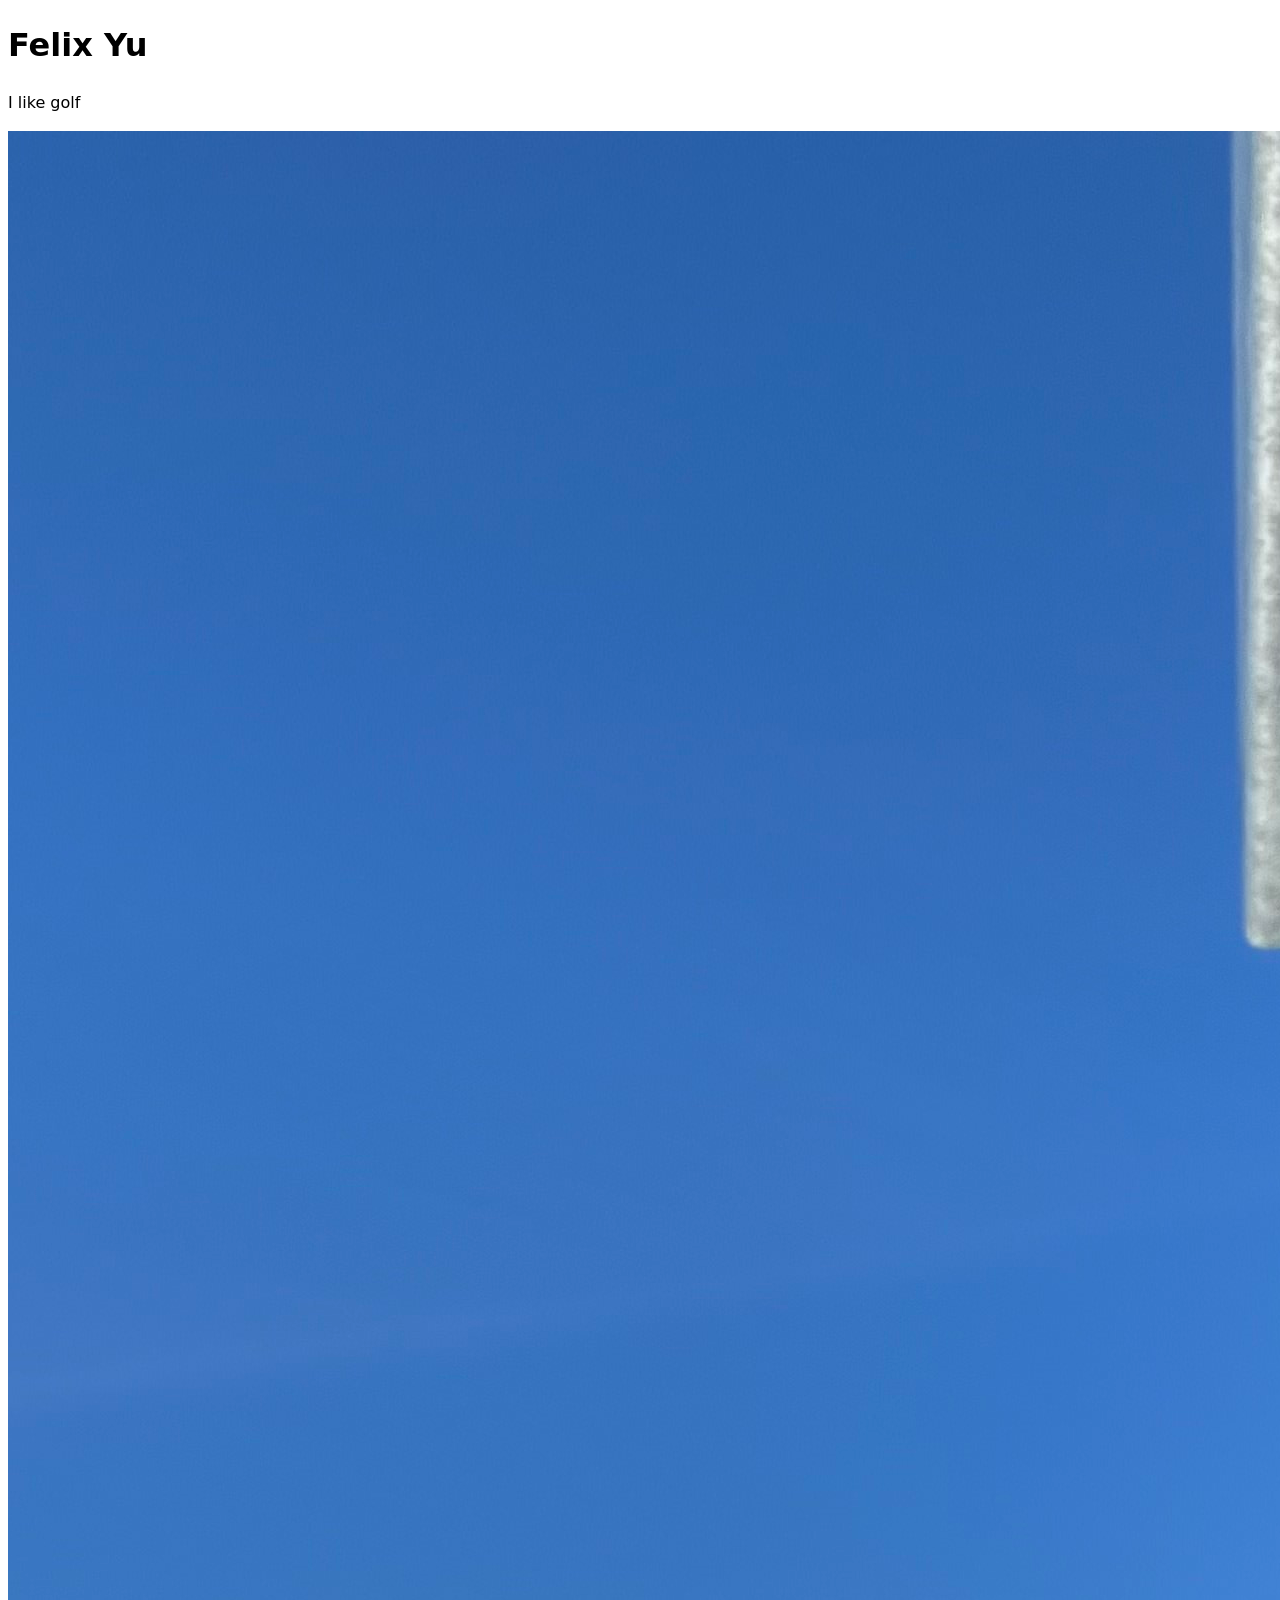
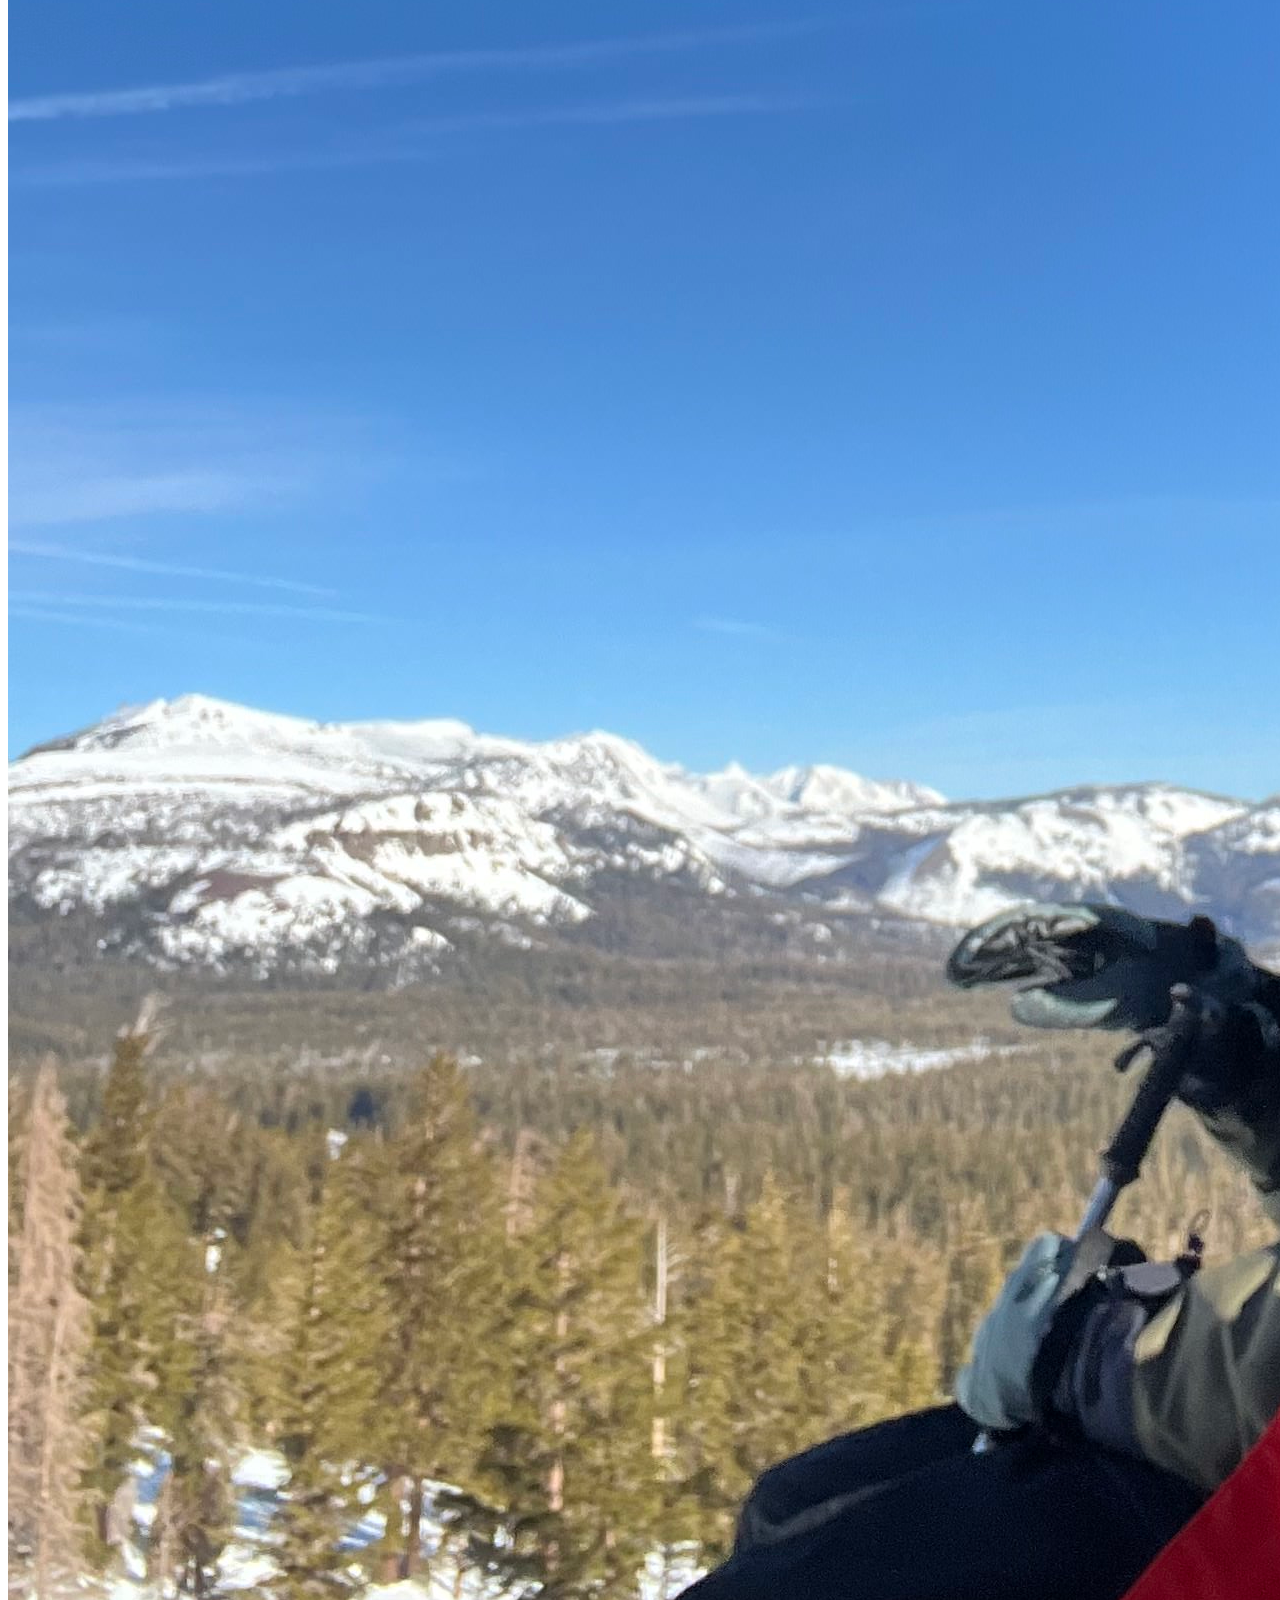
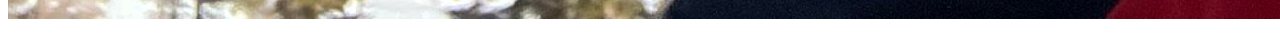
==== index.html @ 37f26dcc "Refactor index.html structure and assets Updated image source path and added stylesheet link." ====
<!DOCTYPE html>
<html lang="en">
<head>
    <meta charset="UTF-8">
    <meta name="viewport" content="width=device-width, initial-scale=1.0">
    <title>Felix Yu: Personal site and portfolio</title>
    <link rel="stylesheet" href="styles.css">
</head>
<body>
    <h1>Felix Yu</h1>
    <p>I like golf</p>
    <img src="images/IMG_1503.jpg" alt="A photo of Felix Yu">
</body>
</html>
---- styles.css ----
body {
  /* Set line height to 1.5 times the font size
	   and use the OS’s UI font as the website font
	 */
  font: 100%/1.5 system-ui;
}
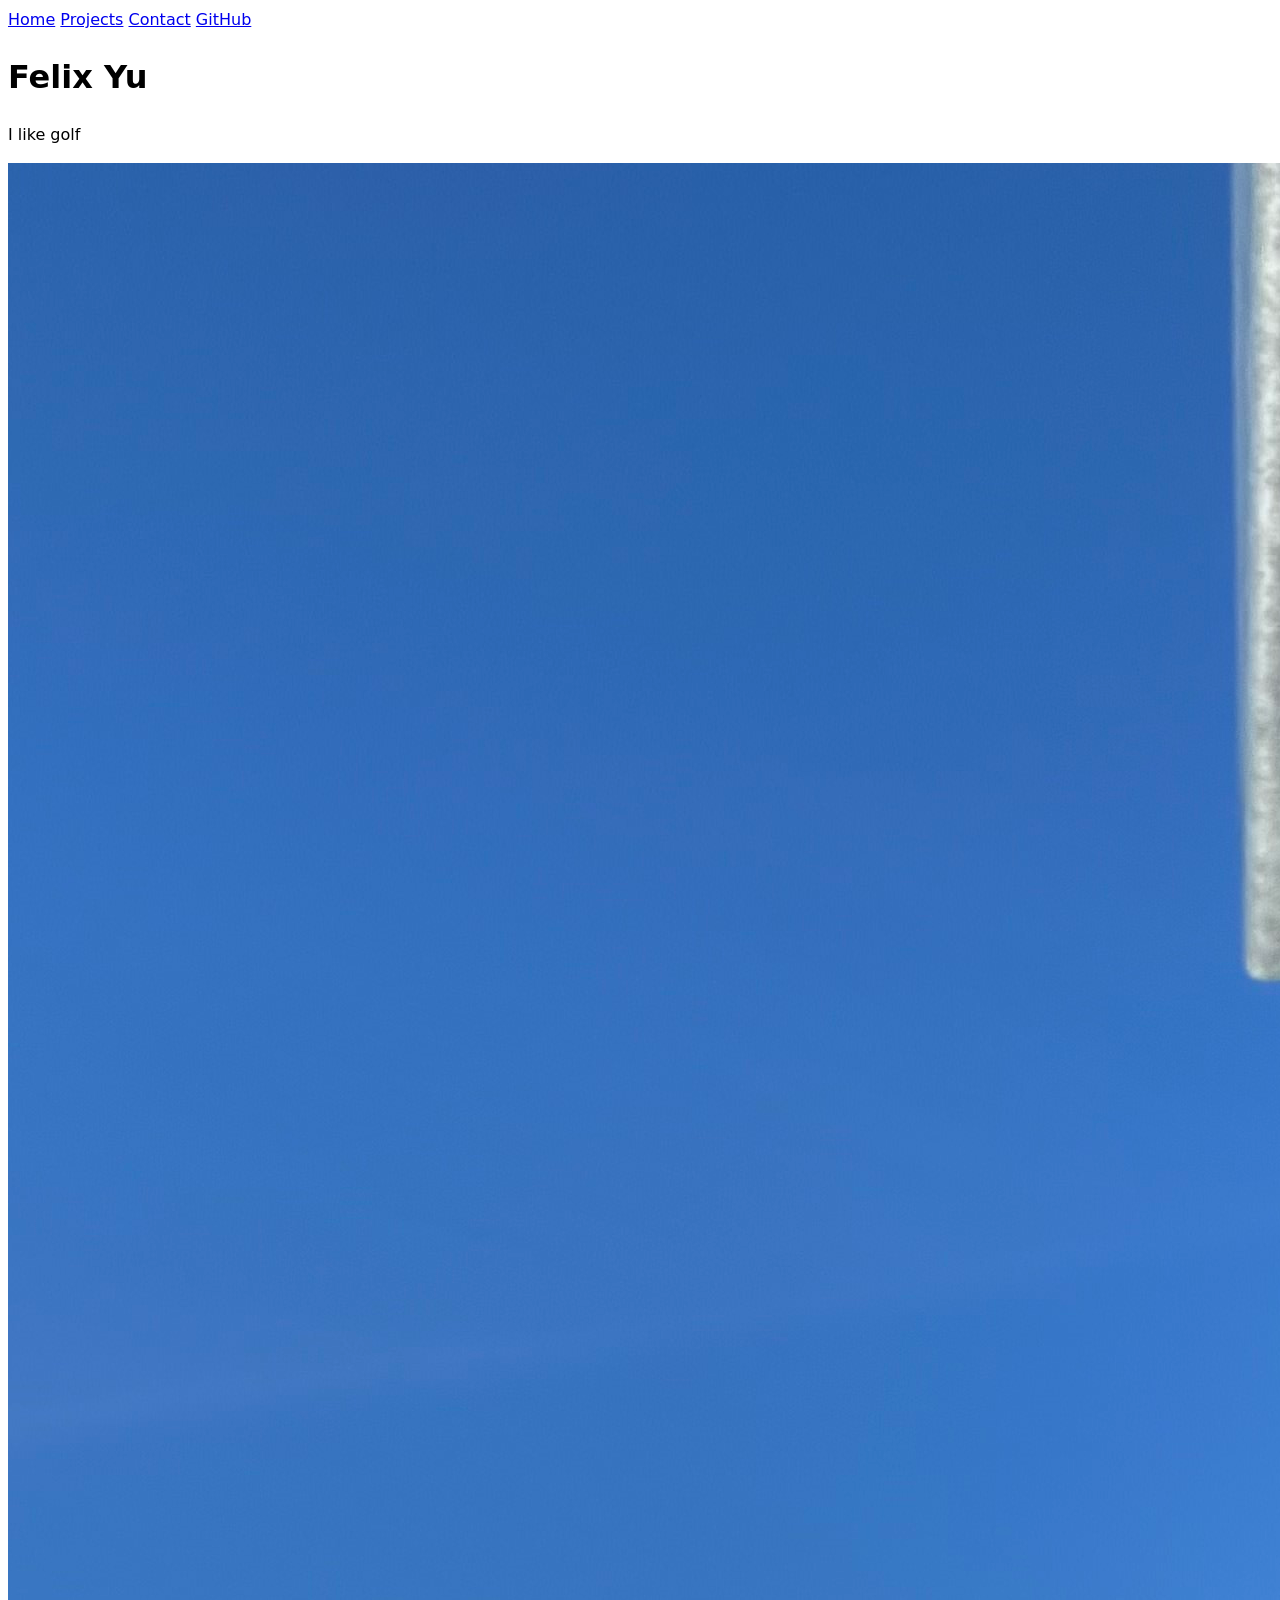
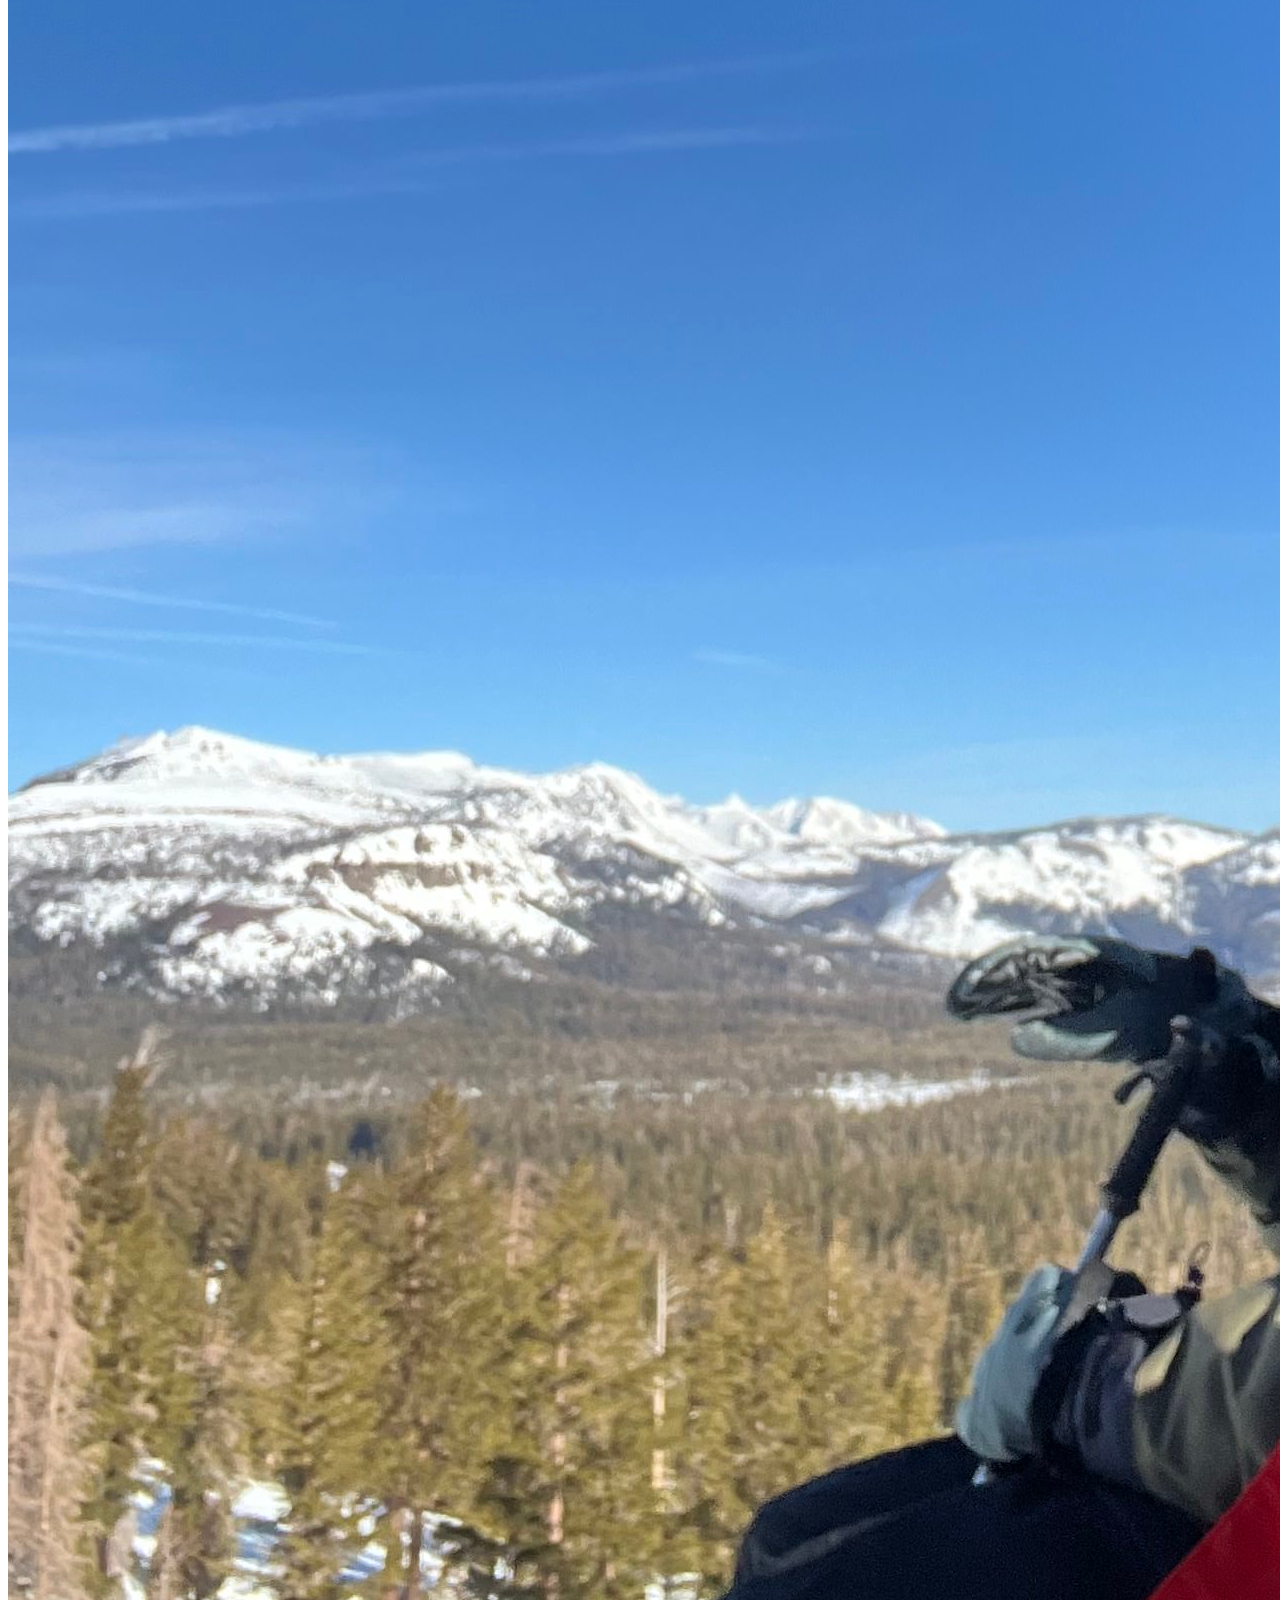
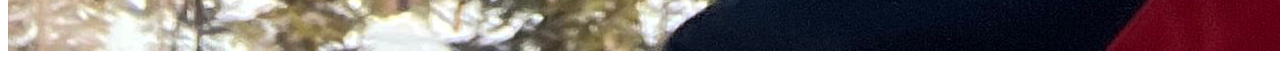
==== commit b902cf10: "Update index.html" ====
--- a/index.html
+++ b/index.html
@@ -7,6 +7,12 @@
     <link rel="stylesheet" href="styles.css">
 </head>
 <body>
+    <nav>
+        <a href="index.html">Home</a>
+        <a href="projects/index.html">Projects</a>
+        <a href="contact/index.html">Contact</a>
+        <a href="https://github.com/FelixYu120" target="_blank">GitHub</a>
+    </nav>
     <h1>Felix Yu</h1>
     <p>I like golf</p>
     <img src="images/IMG_1503.jpg" alt="A photo of Felix Yu">
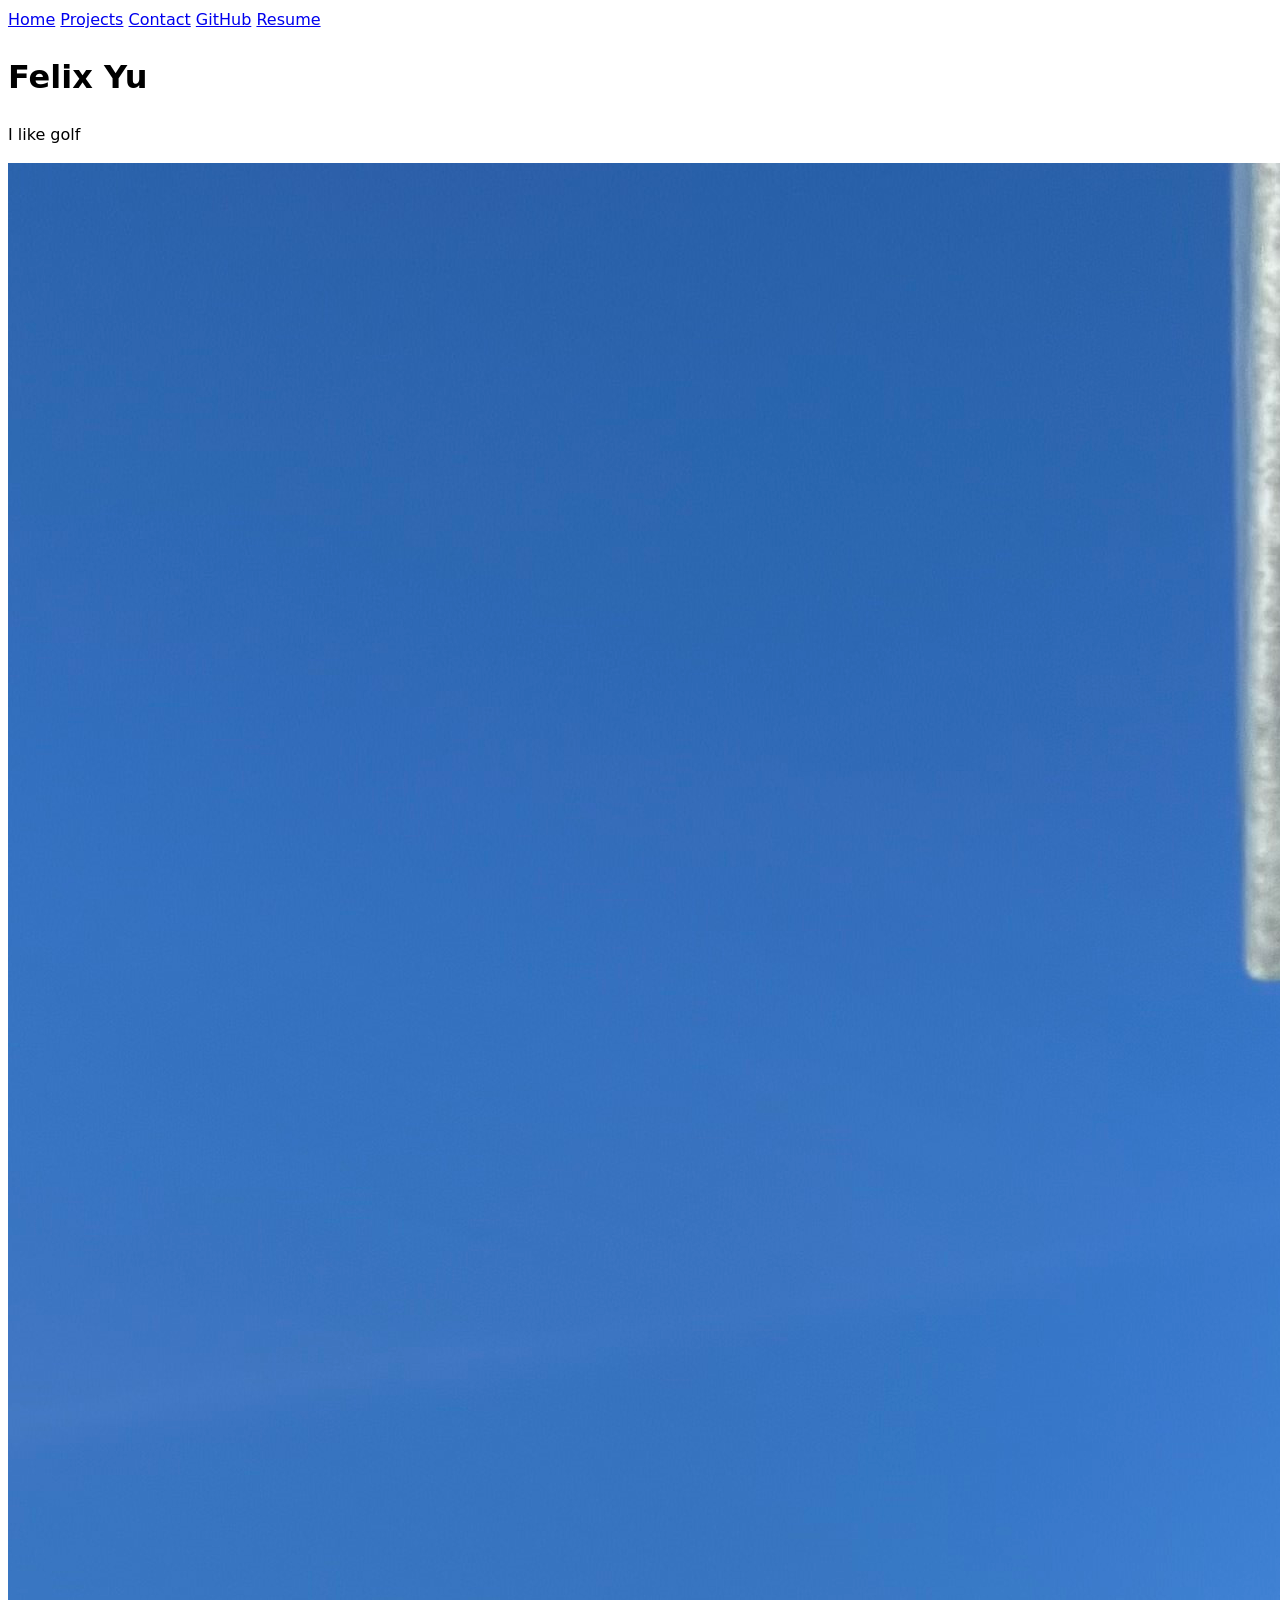
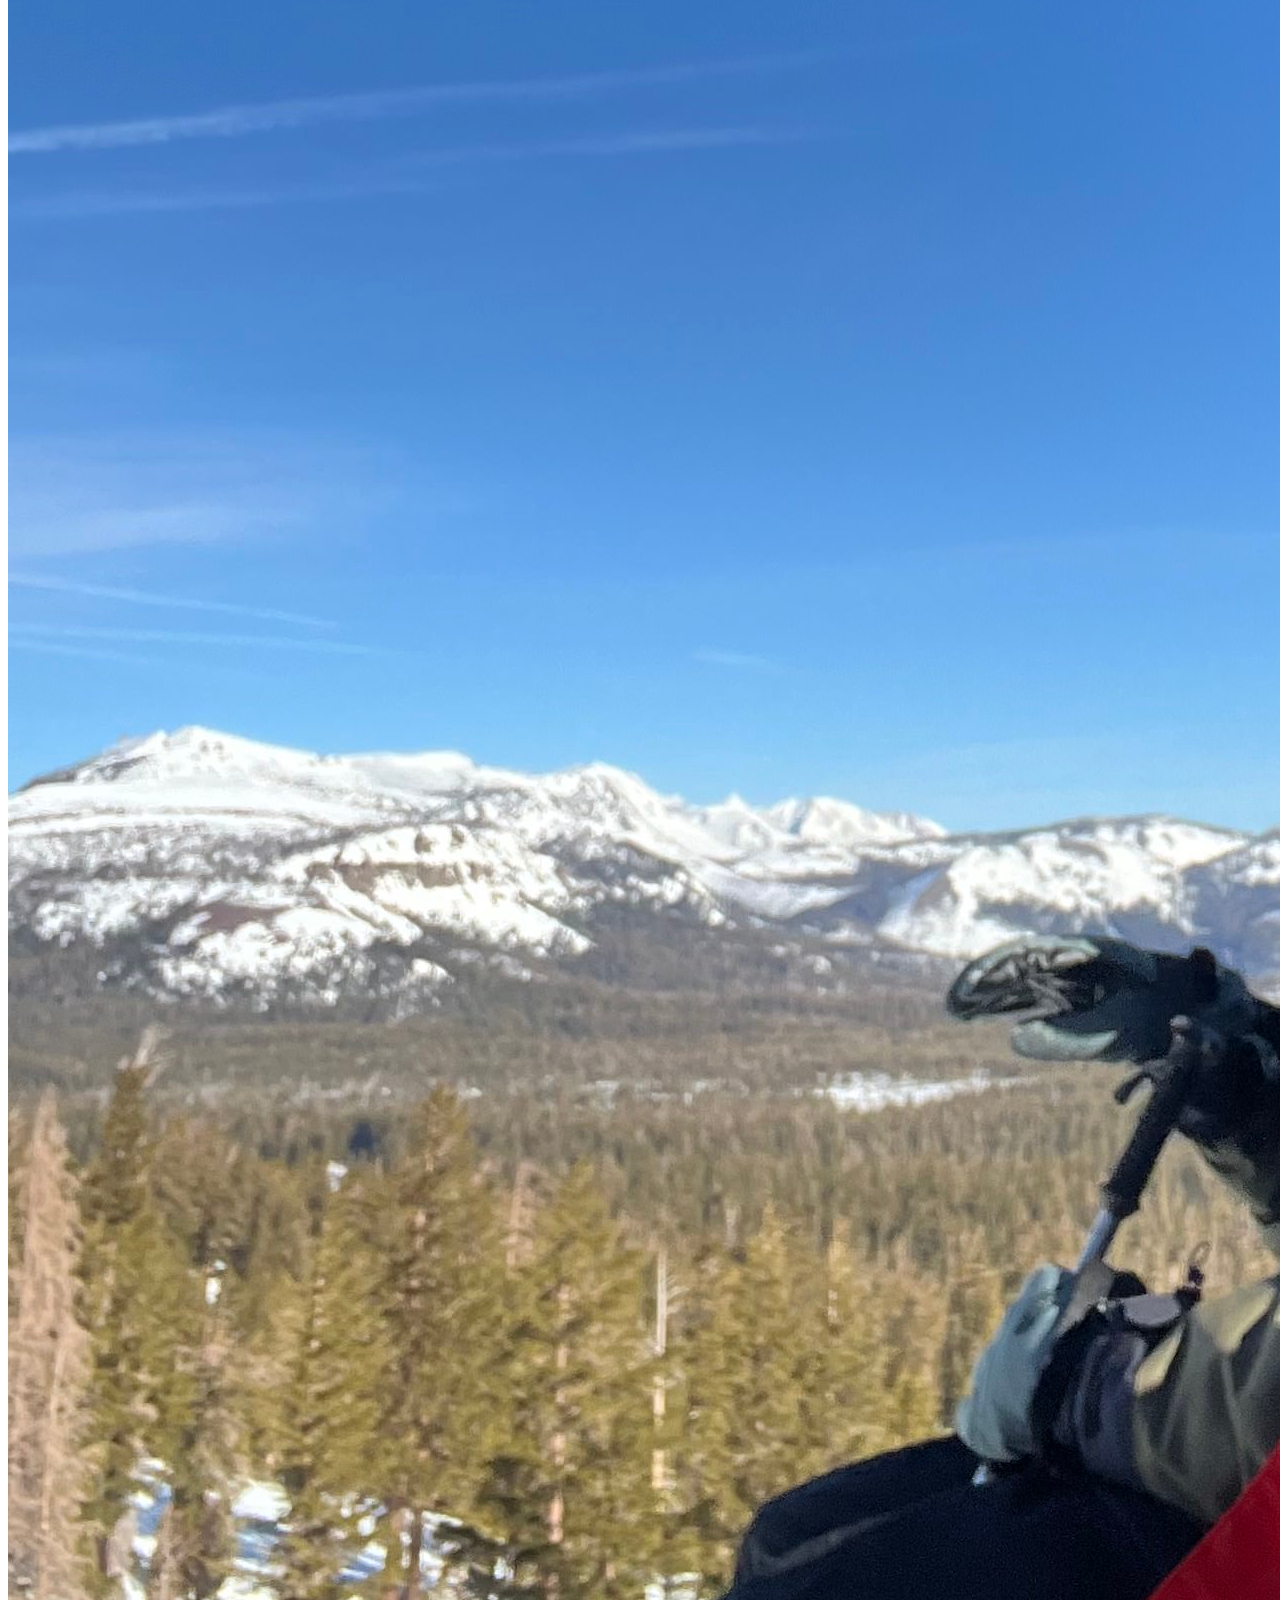
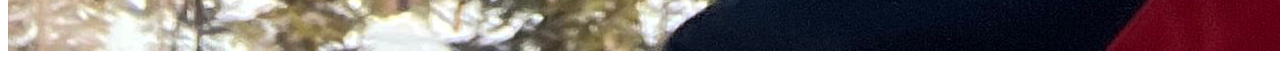
==== commit 4e590758: "Update index.html" ====
--- a/index.html
+++ b/index.html
@@ -12,6 +12,7 @@
         <a href="projects/index.html">Projects</a>
         <a href="contact/index.html">Contact</a>
         <a href="https://github.com/FelixYu120" target="_blank">GitHub</a>
+        <a href="resume/index.html">Resume</a>
     </nav>
     <h1>Felix Yu</h1>
     <p>I like golf</p>
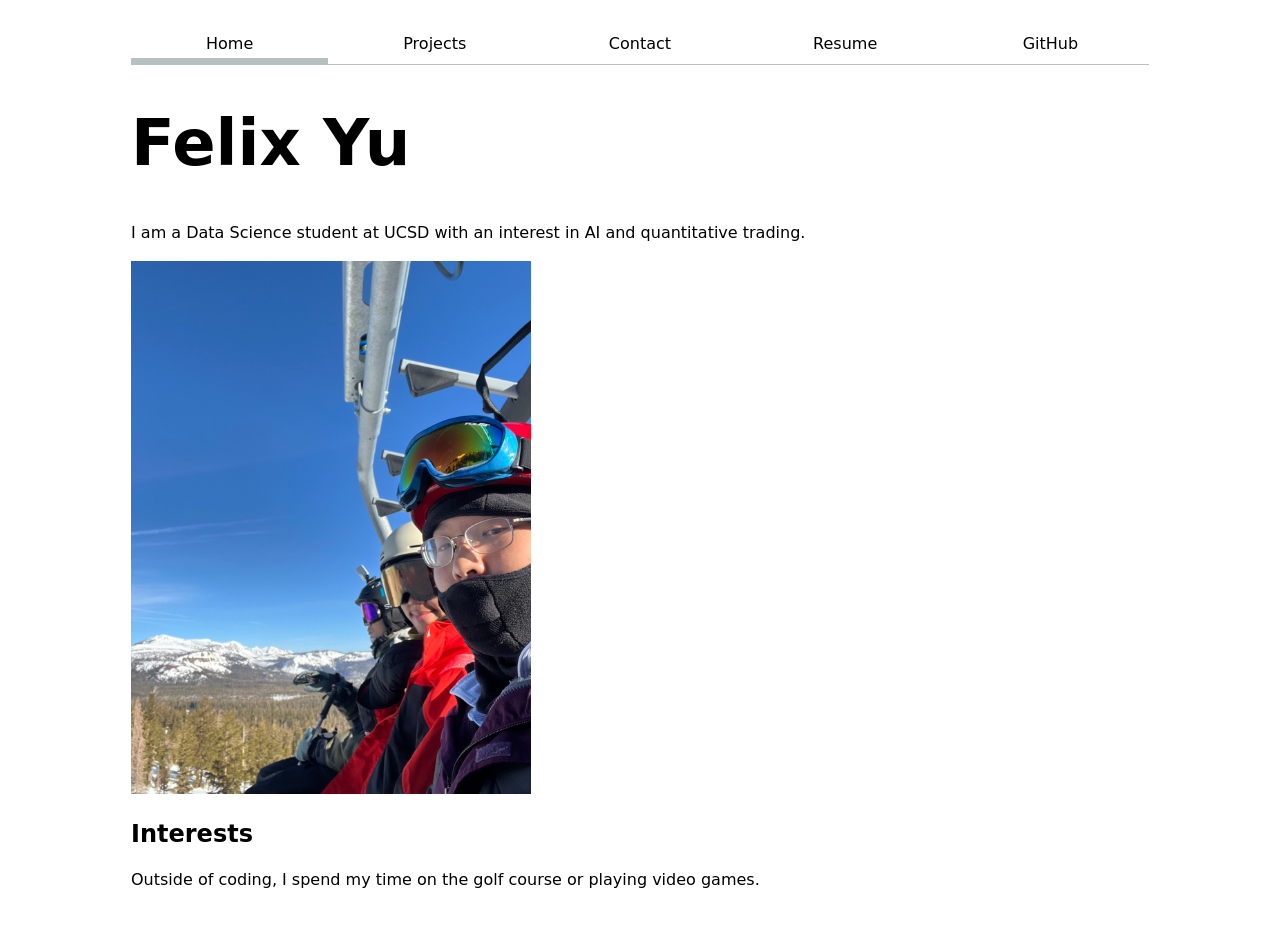
==== commit cfdc331f: "Update index.html" ====
--- a/index.html
+++ b/index.html
@@ -8,14 +8,25 @@
 </head>
 <body>
     <nav>
-        <a href="index.html">Home</a>
+        <a href="index.html" class="current">Home</a>
         <a href="projects/index.html">Projects</a>
         <a href="contact/index.html">Contact</a>
+        <a href="resume/index.html">Resume</a>
         <a href="https://github.com/FelixYu120" target="_blank">GitHub</a>
-        <a href="resume/index.html">Resume</a>
     </nav>
-    <h1>Felix Yu</h1>
-    <p>I like golf</p>
-    <img src="images/IMG_1503.jpg" alt="A photo of Felix Yu">
+
+    <main>
+        <h1>Felix Yu</h1>
+        
+        <section id="intro">
+            <p>I am a Data Science student at UCSD with an interest in AI and quantitative trading.</p>
+            <img src="images/IMG_1503.jpg" alt="Portrait of Felix Yu" width="400">
+        </section>
+
+        <section id="hobbies">
+            <h2>Interests</h2>
+            <p>Outside of coding, I spend my time on the golf course or playing video games.</p>
+        </section>
+    </main>
 </body>
 </html>
--- a/styles.css
+++ b/styles.css
@@ -1,6 +1,91 @@
+/* Step 1: Base styling and centering */
 body {
-  /* Set line height to 1.5 times the font size
-	   and use the OS’s UI font as the website font
-	 */
-  font: 100%/1.5 system-ui;
+    font: 100%/1.5 system-ui; /* Set font and line-height */
+    max-width: 100ch;         /* Prevent content from getting too wide */
+    margin-inline: auto;      /* Center the content */
+    padding: 1rem;            /* Padding for mobile views */
 }
+
+/* Step 2.4: Define Accent Color */
+:root {
+    --color-accent: oklch(65% 50% 0); 
+}
+
+html {
+    accent-color: var(--color-accent);
+}
+
+nav {
+    display: flex;
+    gap: 0.5em;
+    border-bottom: 1px solid oklch(80% 3% 200);
+    margin-bottom: 2em;
+}
+
+nav a {
+    flex: 1;
+    text-decoration: none;
+    color: inherit;
+    text-align: center;
+    padding: 0.5em;
+}
+
+/* Style for the link of the page you are currently on */
+nav a.current {
+    border-bottom: 0.4em solid oklch(80% 3% 200);
+    padding-bottom: 0.1em;
+}
+
+/* Hover effect using your accent color */
+nav a:hover {
+    border-bottom: 0.4em solid var(--color-accent);
+    background-color: oklch(from var(--color-accent) 95% 5% h);
+}
+
+form {
+    display: grid;
+    grid-template-columns: auto 1fr;
+    gap: 1em;
+}
+
+form label {
+    display: grid;
+    grid-template-columns: subgrid;
+    grid-column: 1 / -1;
+}
+
+/* Force form elements to use the page font */
+input, textarea, button {
+    font: inherit;
+    width: 100%;
+    box-sizing: border-box;
+}
+
+button {
+    grid-column: 1 / -1; /* Make button span the whole width */
+}
+
+
+.projects {
+    display: grid;
+    grid-template-columns: repeat(auto-fill, minmax(15em, 1fr));
+    gap: 1em;
+}
+
+.projects article {
+    display: grid;
+    grid-template-rows: subgrid;
+    grid-row: span 3; /* Title, Image, Paragraph */
+}
+
+/* Contrast adjustment for headings */
+h1 {
+    font-size: 400%;
+    line-height: 1.1;
+    text-wrap: balance;
+}
+
+h1, h2, h3, h4 {
+    line-height: 1.1;
+    text-wrap: balance;
+}
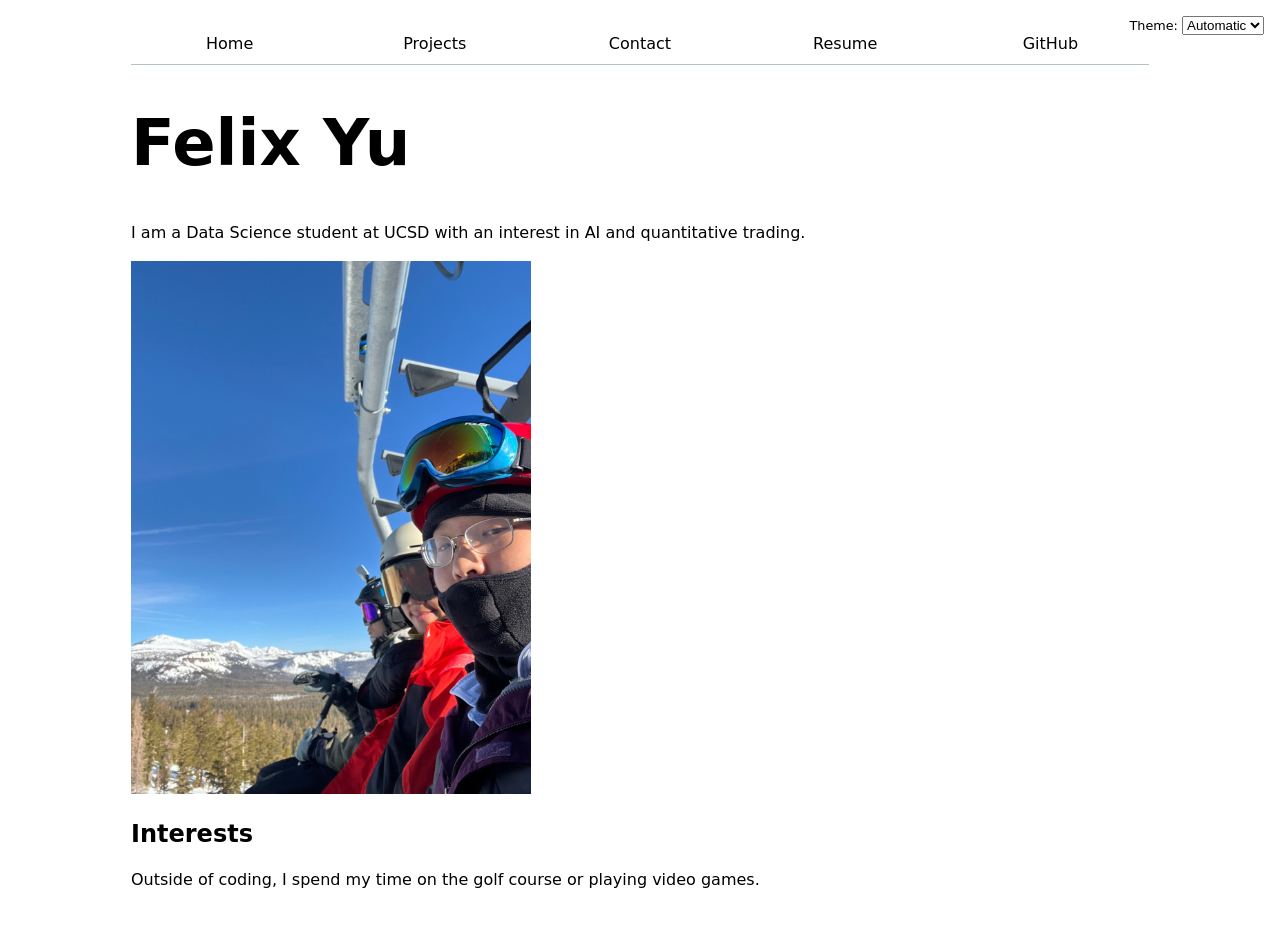
==== commit b0e8ee44: "Update index.html" ====
--- a/index.html
+++ b/index.html
@@ -5,16 +5,10 @@
     <meta name="viewport" content="width=device-width, initial-scale=1.0">
     <title>Felix Yu: Personal site and portfolio</title>
     <link rel="stylesheet" href="styles.css">
+    
+    <script type="module" src="global.js"></script>
 </head>
 <body>
-    <nav>
-        <a href="index.html" class="current">Home</a>
-        <a href="projects/index.html">Projects</a>
-        <a href="contact/index.html">Contact</a>
-        <a href="resume/index.html">Resume</a>
-        <a href="https://github.com/FelixYu120" target="_blank">GitHub</a>
-    </nav>
-
     <main>
         <h1>Felix Yu</h1>
         
--- a/styles.css
+++ b/styles.css
@@ -89,3 +89,22 @@
     line-height: 1.1;
     text-wrap: balance;
 }
+
+.color-scheme {
+    position: absolute;
+    top: 1rem;
+    right: 1rem;
+    font-size: 80%;
+    font-family: inherit;
+}
+
+/* Step 4.1: Automatic Dark Mode */
+html {
+    color-scheme: light dark;
+}
+
+/* Fix the harsh border color for dark mode */
+nav {
+    --border-color: oklch(50% 10% 200 / 40%);
+    border-bottom: 1px solid var(--border-color);
+}
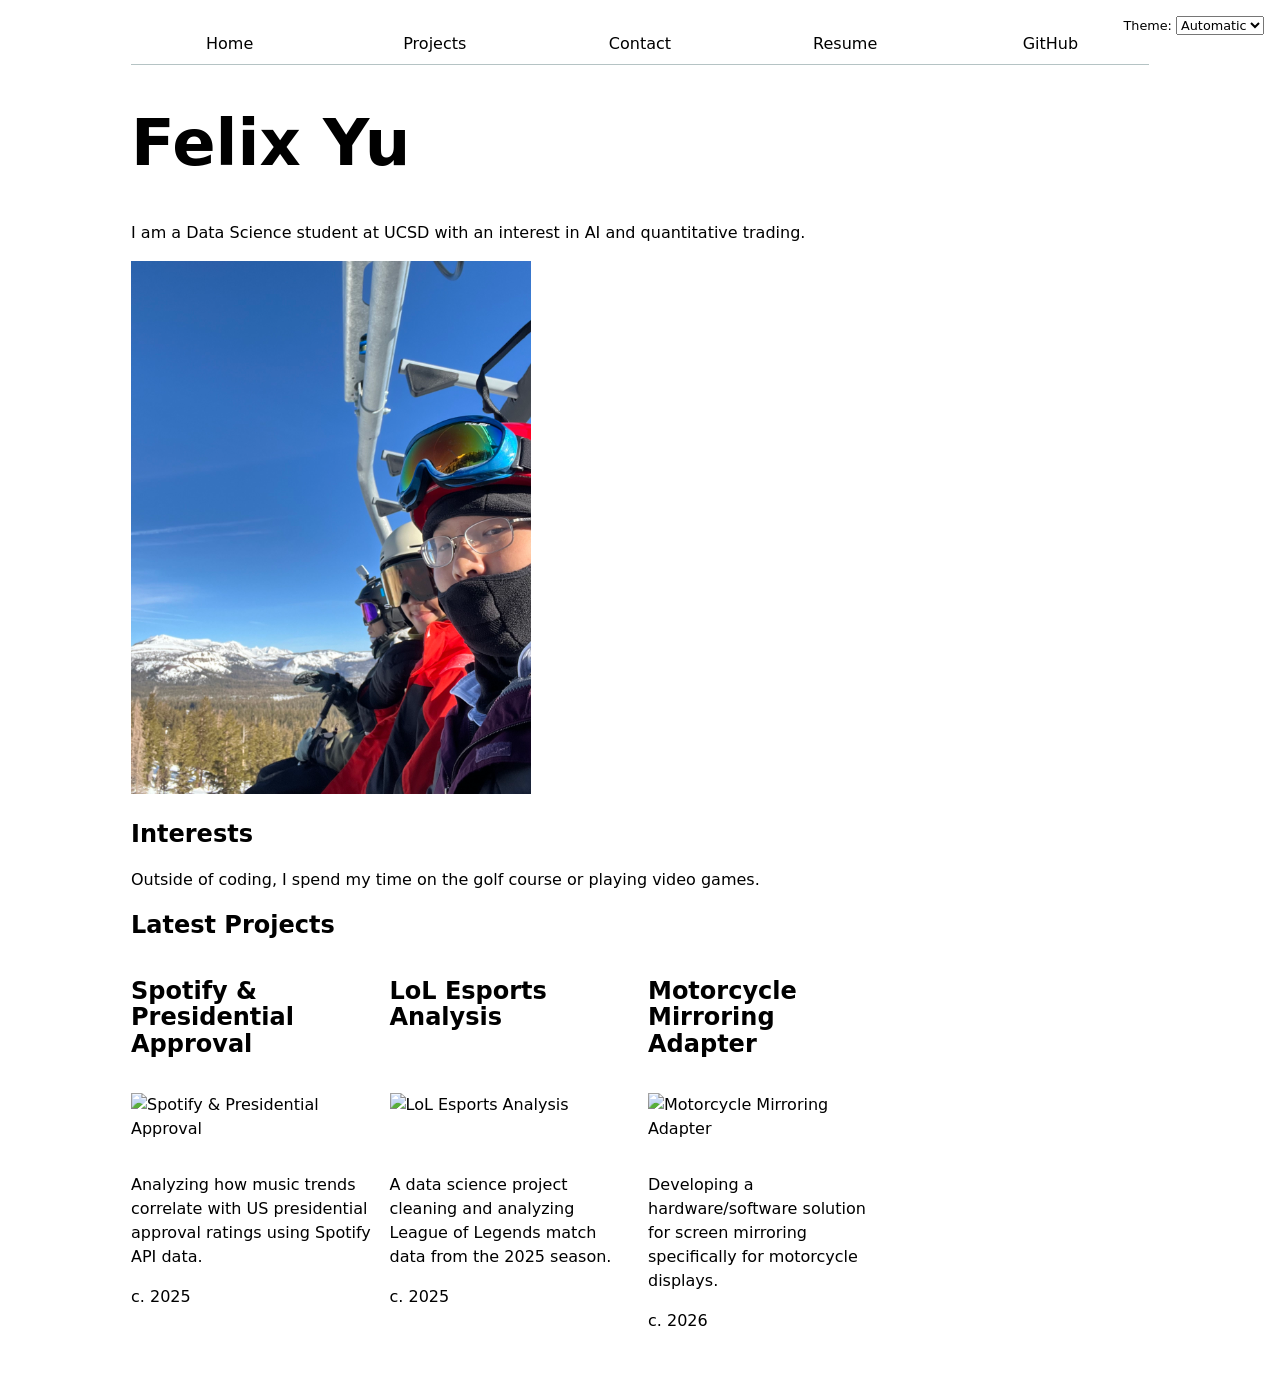
==== commit ec7630ac: "Update index.html" ====
--- a/index.html
+++ b/index.html
@@ -21,6 +21,12 @@
             <h2>Interests</h2>
             <p>Outside of coding, I spend my time on the golf course or playing video games.</p>
         </section>
+
+        <h2>Latest Projects</h2>
+        <div class="projects">
+          </div>
+        
+        <script src="index.js" type="module"></script>
     </main>
 </body>
 </html>
--- a/styles.css
+++ b/styles.css
@@ -32,8 +32,8 @@
 
 /* Style for the link of the page you are currently on */
 nav a.current {
-    border-bottom: 0.4em solid oklch(80% 3% 200);
-    padding-bottom: 0.1em;
+    /* Use the same variable so it stays subtle */
+    border-bottom: 0.4em solid var(--border-color);
 }
 
 /* Hover effect using your accent color */
@@ -108,3 +108,8 @@
     --border-color: oklch(50% 10% 200 / 40%);
     border-bottom: 1px solid var(--border-color);
 }
+
+select, input, textarea, button {
+    font: inherit;
+}
+
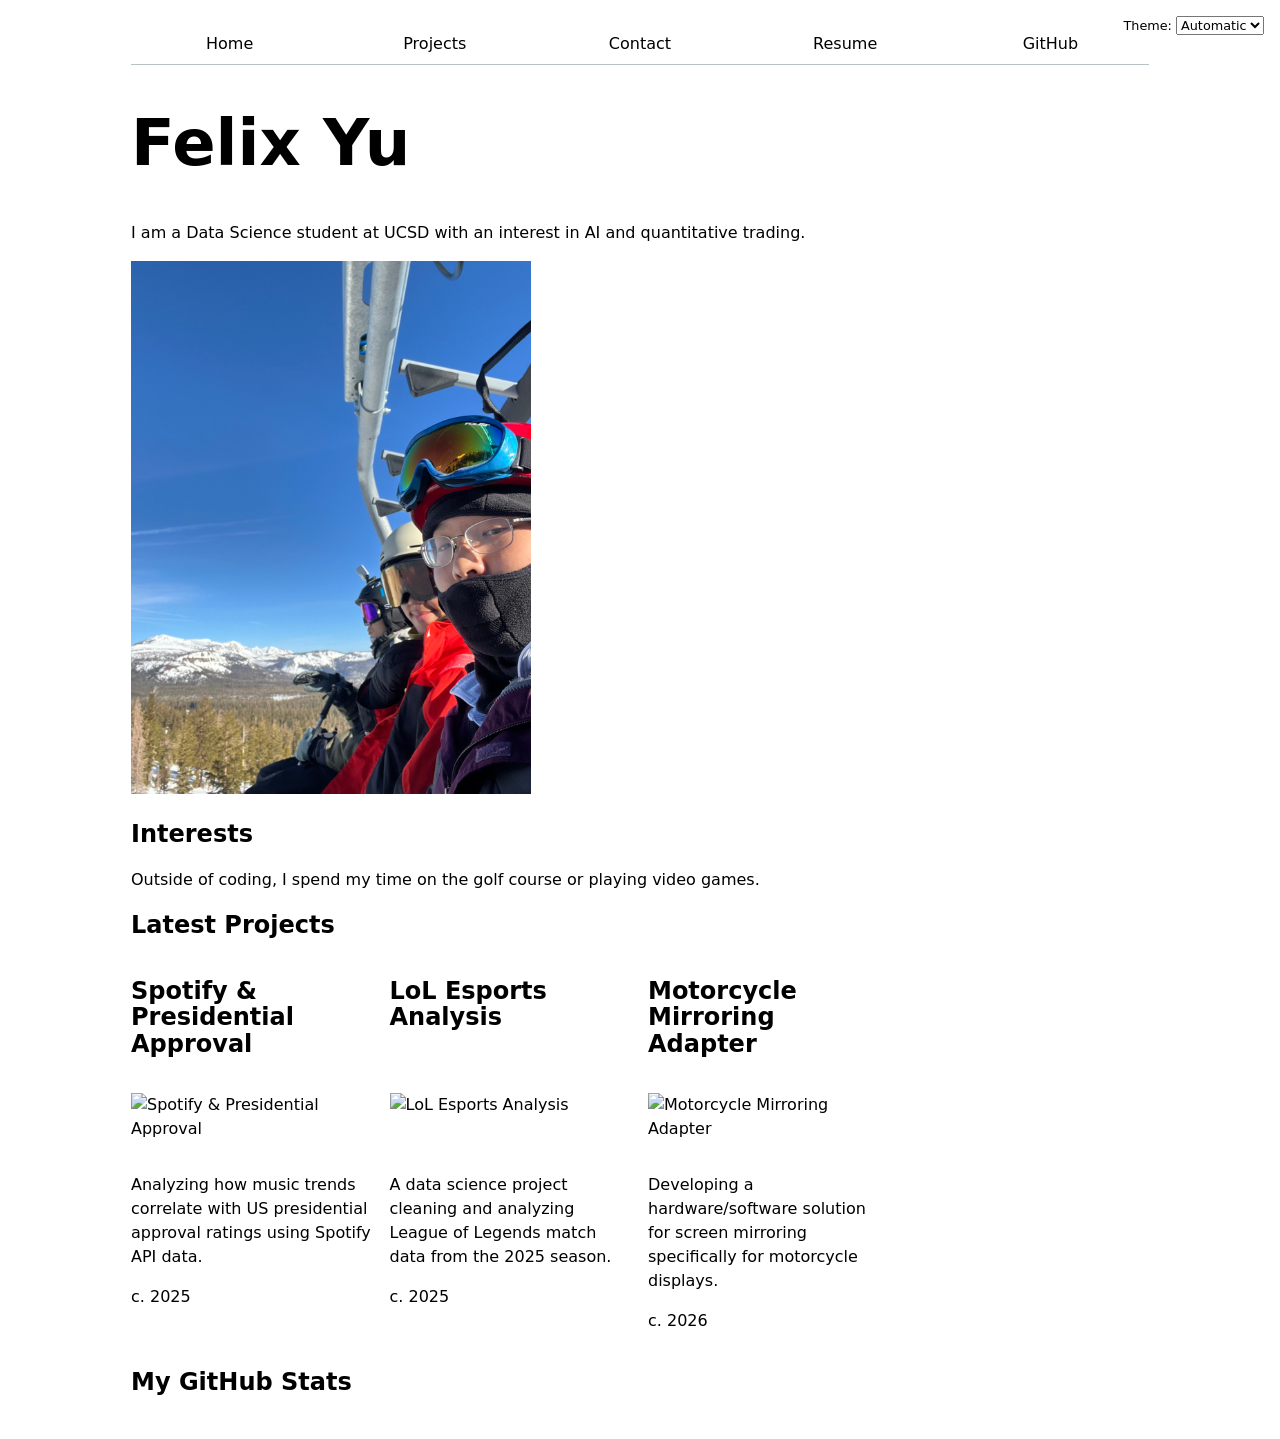
==== commit 2884f146: "Update index.html" ====
--- a/index.html
+++ b/index.html
@@ -27,6 +27,10 @@
           </div>
         
         <script src="index.js" type="module"></script>
+
+        <h2>My GitHub Stats</h2>
+        <div id="profile-stats">
+            </div>
     </main>
 </body>
 </html>
